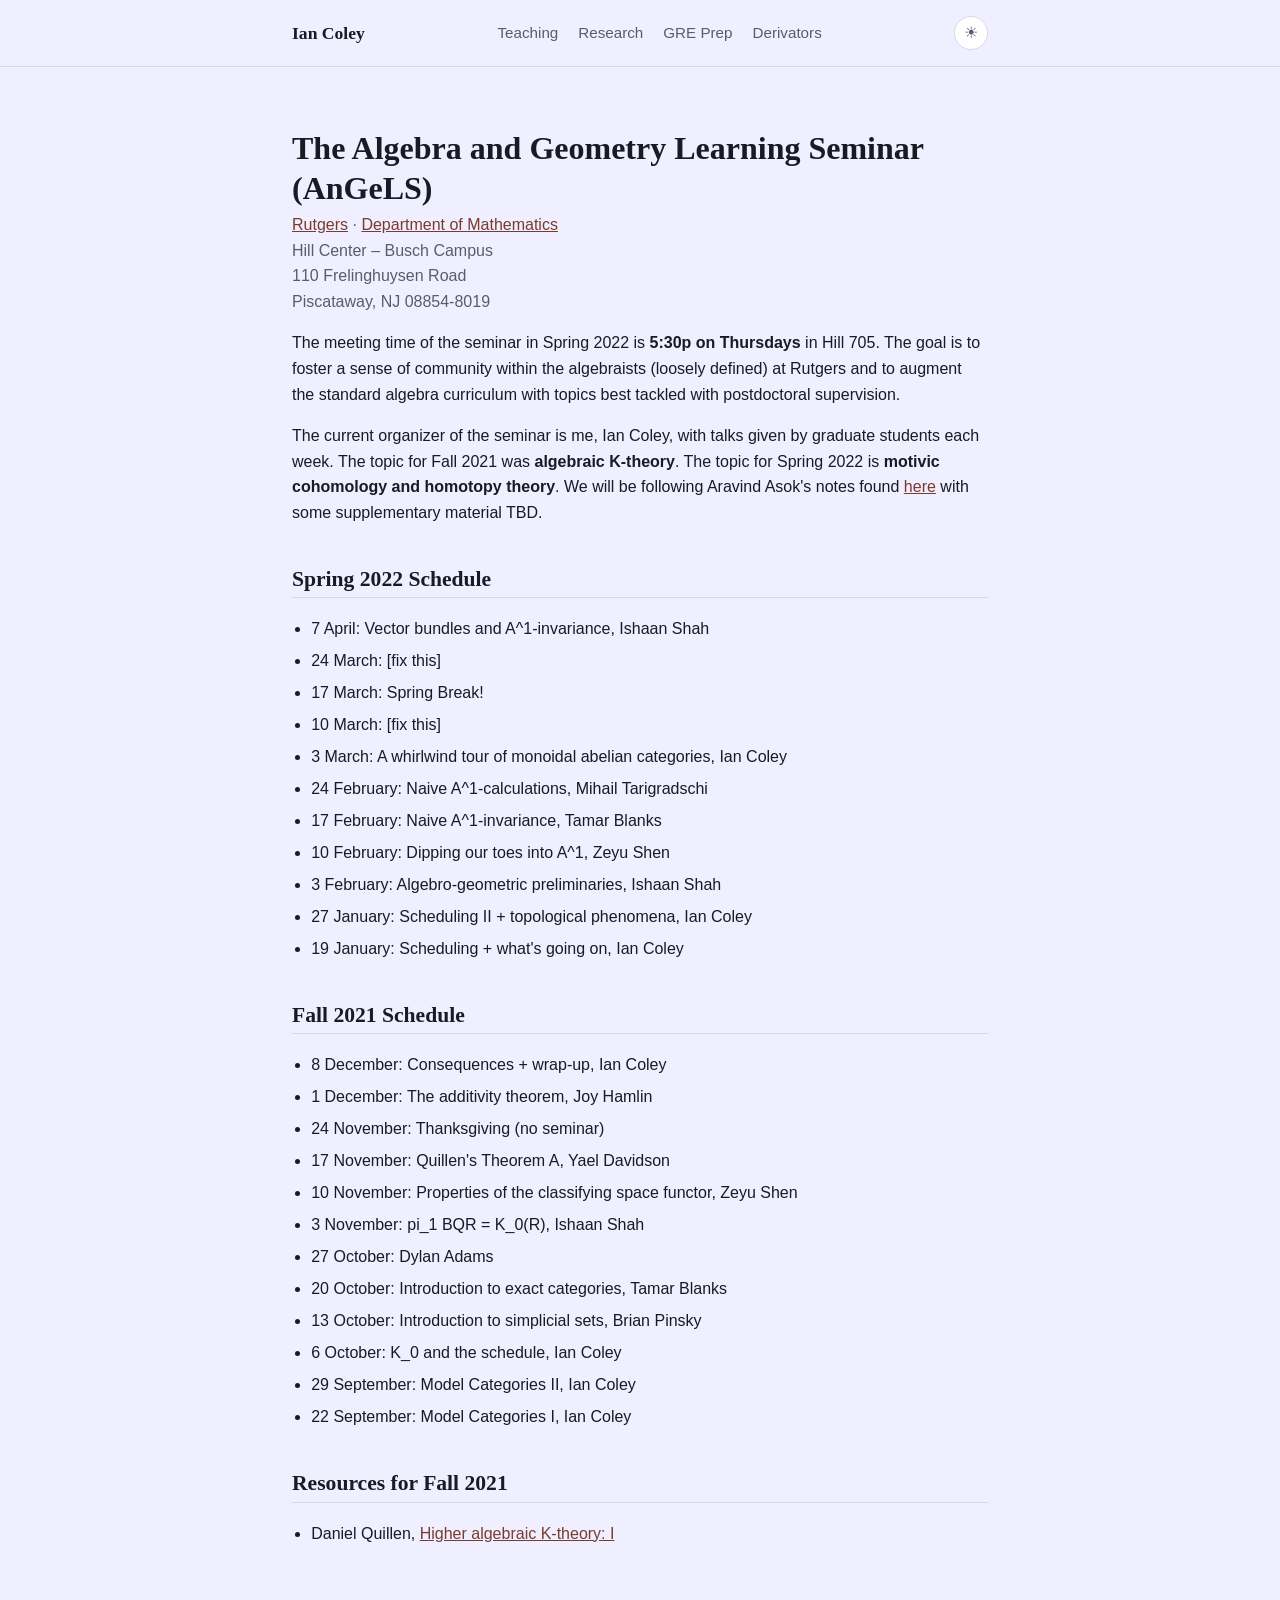
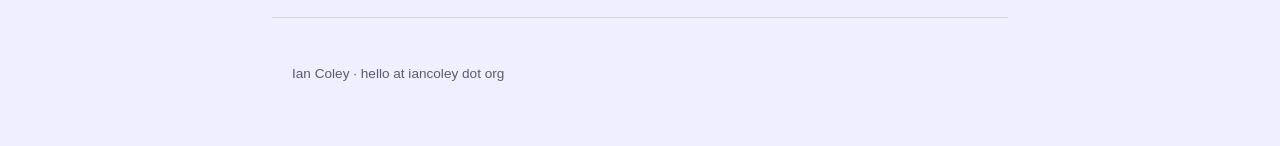
==== angels.html @ 6377cb82 "Preview build of redesign/eleventy-mockup (commit 9cc243f) Static output from `npx eleventy` against" ====
<!doctype html>
<html lang="en">
<head>
<meta charset="utf-8">
<meta name="viewport" content="width=device-width, initial-scale=1">
<title>The Algebra and Geometry Learning Seminar (AnGeLS) · Ian Coley</title>
<meta name="author" content="Ian Coley">

<link rel="stylesheet" href="css/style.css">
<script>
(function () {
  try {
    var saved = localStorage.getItem("theme");
    if (saved === "light" || saved === "dark") {
      document.documentElement.dataset.theme = saved;
    }
  } catch (e) {}
})();
</script>
</head>
<body>
<a class="skip-link" href="#main">Skip to content</a>
<header class="site-header">
  <nav class="site-nav">
    <a class="brand" href="index.html">Ian Coley</a>
    <div class="nav-links">
      <a href="teaching.html">Teaching</a>
      <a href="research.html">Research</a>
      <a href="greprep.html">GRE Prep</a>
      <a href="derivators.html">Derivators</a>
    </div>
    <button type="button" class="theme-toggle" id="theme-toggle" aria-label="Toggle dark mode">
      <span class="icon-light" aria-hidden="true">&#9728;</span>
      <span class="icon-dark" aria-hidden="true">&#9789;</span>
    </button>
  </nav>
</header>
<main id="main">
<h1>The Algebra and Geometry Learning Seminar (AnGeLS)</h1>
<p class="tagline"><a href="https://www.rutgers.edu/">Rutgers</a> &middot; <a href="https://www.math.rutgers.edu/">Department of Mathematics</a><br>
Hill Center &ndash; Busch Campus<br>110 Frelinghuysen Road<br>Piscataway, NJ 08854-8019</p>

<p>The meeting time of the seminar in Spring 2022 is <strong>5:30p on Thursdays</strong> in Hill 705. The goal is to foster a sense of community within the algebraists (loosely defined) at Rutgers and to augment the standard algebra curriculum with topics best tackled with postdoctoral supervision.</p>

<p>The current organizer of the seminar is me, Ian Coley, with talks given by graduate students each week. The topic for Fall 2021 was <strong>algebraic K-theory</strong>. The topic for Spring 2022 is <strong>motivic cohomology and homotopy theory</strong>. We will be following Aravind Asok's notes found <a href="https://dornsife.usc.edu/assets/sites/1176/docs/PDF/MATH599.S16.pdf">here</a> with some supplementary material TBD.</p>

<section>
  <h2>Spring 2022 Schedule</h2>
  <ul class="item-list">
    <li>7 April: Vector bundles and A^1-invariance, Ishaan Shah</li>
    <li>24 March: [fix this]</li>
    <li>17 March: Spring Break!</li>
    <li>10 March: [fix this]</li>
    <li>3 March: A whirlwind tour of monoidal abelian categories, Ian Coley</li>
    <li>24 February: Naive A^1-calculations, Mihail Tarigradschi</li>
    <li>17 February: Naive A^1-invariance, Tamar Blanks</li>
    <li>10 February: Dipping our toes into A^1, Zeyu Shen</li>
    <li>3 February: Algebro-geometric preliminaries, Ishaan Shah</li>
    <li>27 January: Scheduling II + topological phenomena, Ian Coley</li>
    <li>19 January: Scheduling + what's going on, Ian Coley</li>
  </ul>
</section>

<section>
  <h2>Fall 2021 Schedule</h2>
  <ul class="item-list">
    <li>8 December: Consequences + wrap-up, Ian Coley</li>
    <li>1 December: The additivity theorem, Joy Hamlin</li>
    <li>24 November: Thanksgiving (no seminar)</li>
    <li>17 November: Quillen's Theorem A, Yael Davidson</li>
    <li>10 November: Properties of the classifying space functor, Zeyu Shen</li>
    <li>3 November: pi_1 BQR = K_0(R), Ishaan Shah</li>
    <li>27 October: Dylan Adams</li>
    <li>20 October: Introduction to exact categories, Tamar Blanks</li>
    <li>13 October: Introduction to simplicial sets, Brian Pinsky</li>
    <li>6 October: K_0 and the schedule, Ian Coley</li>
    <li>29 September: Model Categories II, Ian Coley</li>
    <li>22 September: Model Categories I, Ian Coley</li>
  </ul>
</section>

<section>
  <h2>Resources for Fall 2021</h2>
  <ul class="item-list">
    <li>Daniel Quillen, <a href="http://sma.epfl.ch/~hessbell/topo_alg/Quillen.pdf">Higher algebraic K-theory: I</a></li>
  </ul>
</section>

</main>
<footer class="site-footer">
  <p>Ian Coley &middot; hello at iancoley dot org</p>
</footer>
<script>
(function () {
  var root = document.documentElement;
  var btn = document.getElementById("theme-toggle");
  var prefersDark = window.matchMedia("(prefers-color-scheme: dark)");

  function currentTheme() {
    return root.dataset.theme || (prefersDark.matches ? "dark" : "light");
  }

  btn.addEventListener("click", function () {
    var next = currentTheme() === "dark" ? "light" : "dark";
    root.dataset.theme = next;
    try { localStorage.setItem("theme", next); } catch (e) {}
  });
})();
</script>
</body>
</html>
---- css/style.css ----
:root {
  --bg: #efefff;
  --fg: #1a1a24;
  --muted: #5b5b70;
  --accent: #7a3b2e;
  --border: #d8d8ea;
  --card-bg: #ffffff;
  --max-width: 46rem;
  --font-sans: -apple-system, BlinkMacSystemFont, "Segoe UI", Roboto, Helvetica, Arial, sans-serif;
  --font-serif: "Iowan Old Style", "Palatino Linotype", Palatino, Georgia, serif;
}

@media (prefers-color-scheme: dark) {
  :root:not([data-theme="light"]) {
    --bg: #14141f;
    --fg: #e6e6f0;
    --muted: #9a9ab0;
    --accent: #e2a084;
    --border: #2a2a3d;
    --card-bg: #1c1c2b;
  }
}

:root[data-theme="dark"] {
  --bg: #14141f;
  --fg: #e6e6f0;
  --muted: #9a9ab0;
  --accent: #e2a084;
  --border: #2a2a3d;
  --card-bg: #1c1c2b;
}

* { box-sizing: border-box; }

html { color-scheme: light dark; }

body {
  margin: 0;
  background: var(--bg);
  color: var(--fg);
  font-family: var(--font-sans);
  line-height: 1.6;
  -webkit-font-smoothing: antialiased;
}

.skip-link {
  position: absolute;
  left: -999px;
  top: 0;
  background: var(--accent);
  color: #fff;
  padding: 0.5em 1em;
  z-index: 10;
}
.skip-link:focus { left: 0; }

.site-header {
  border-bottom: 1px solid var(--border);
  position: sticky;
  top: 0;
  background: var(--bg);
  z-index: 5;
}

.site-nav {
  max-width: var(--max-width);
  margin: 0 auto;
  padding: 1rem 1.25rem;
  display: flex;
  justify-content: space-between;
  align-items: center;
  flex-wrap: wrap;
  gap: 0.5rem 1rem;
}

.brand {
  font-family: var(--font-serif);
  font-weight: 700;
  font-size: 1.1rem;
  color: var(--fg);
  text-decoration: none;
}

.nav-links { display: flex; gap: 1.25rem; flex-wrap: wrap; }

.nav-links a {
  color: var(--muted);
  text-decoration: none;
  font-size: 0.95rem;
}
.nav-links a:hover { color: var(--accent); }

.theme-toggle {
  border: 1px solid var(--border);
  background: var(--card-bg);
  color: var(--muted);
  border-radius: 999px;
  width: 2.1rem;
  height: 2.1rem;
  line-height: 1;
  font-size: 1rem;
  cursor: pointer;
  display: inline-flex;
  align-items: center;
  justify-content: center;
}
.theme-toggle:hover { color: var(--accent); border-color: var(--accent); }
.theme-toggle .icon-dark { display: none; }
:root[data-theme="dark"] .theme-toggle .icon-light { display: none; }
:root[data-theme="dark"] .theme-toggle .icon-dark { display: inline; }
@media (prefers-color-scheme: dark) {
  :root:not([data-theme="light"]) .theme-toggle .icon-light { display: none; }
  :root:not([data-theme="light"]) .theme-toggle .icon-dark { display: inline; }
}

main {
  max-width: var(--max-width);
  margin: 0 auto;
  padding: 2.5rem 1.25rem 4rem;
}

h1, h2, h3 {
  font-family: var(--font-serif);
  line-height: 1.25;
}

h1 { font-size: 2rem; margin-bottom: 0.25rem; }
h2 { font-size: 1.35rem; margin-top: 2.5rem; border-bottom: 1px solid var(--border); padding-bottom: 0.3rem; }
h3 { font-size: 1.05rem; margin-bottom: 0.3rem; }

a { color: var(--accent); }

.tagline {
  color: var(--muted);
  margin-top: 0;
}

.profile {
  display: flex;
  gap: 1.5rem;
  align-items: flex-start;
  flex-wrap: wrap;
  margin-bottom: 1rem;
}

.profile img {
  width: 9rem;
  height: 9rem;
  object-fit: cover;
  border-radius: 0.75rem;
  border: 1px solid var(--border);
}

.profile-text { flex: 1; min-width: 14rem; }

.contact { color: var(--muted); font-size: 0.95rem; }

.callout {
  background: var(--card-bg);
  border: 1px solid var(--border);
  border-radius: 0.5rem;
  padding: 1rem 1.25rem;
  margin: 1.5rem 0;
  font-size: 0.95rem;
}

.section-cards {
  display: grid;
  grid-template-columns: repeat(auto-fit, minmax(14rem, 1fr));
  gap: 1rem;
  margin: 2rem 0;
}

.section-card {
  display: block;
  background: var(--card-bg);
  border: 1px solid var(--border);
  border-radius: 0.75rem;
  padding: 1.25rem 1.5rem;
  text-decoration: none;
  color: var(--fg);
  transition: border-color 0.15s ease;
}

.section-card:hover { border-color: var(--accent); }

.section-card h2 {
  margin-top: 0;
  border-bottom: none;
  padding-bottom: 0;
  color: var(--accent);
}

.section-card p {
  margin: 0.25rem 0 0;
  color: var(--muted);
  font-size: 0.95rem;
}

ul.plain, dl.section-list {
  padding-left: 0;
  list-style: none;
  margin: 0;
}

ul.item-list { padding-left: 1.2rem; margin: 0.5rem 0 0; }
ul.item-list li { margin-bottom: 0.4rem; }

.section-list dt {
  font-weight: 600;
  margin-top: 0.25rem;
}

.meta { color: var(--muted); font-size: 0.9rem; }

.site-footer {
  max-width: var(--max-width);
  margin: 0 auto;
  padding: 2rem 1.25rem 3rem;
  color: var(--muted);
  font-size: 0.85rem;
  border-top: 1px solid var(--border);
}

hr { border: none; border-top: 1px solid var(--border); margin: 2rem 0; }
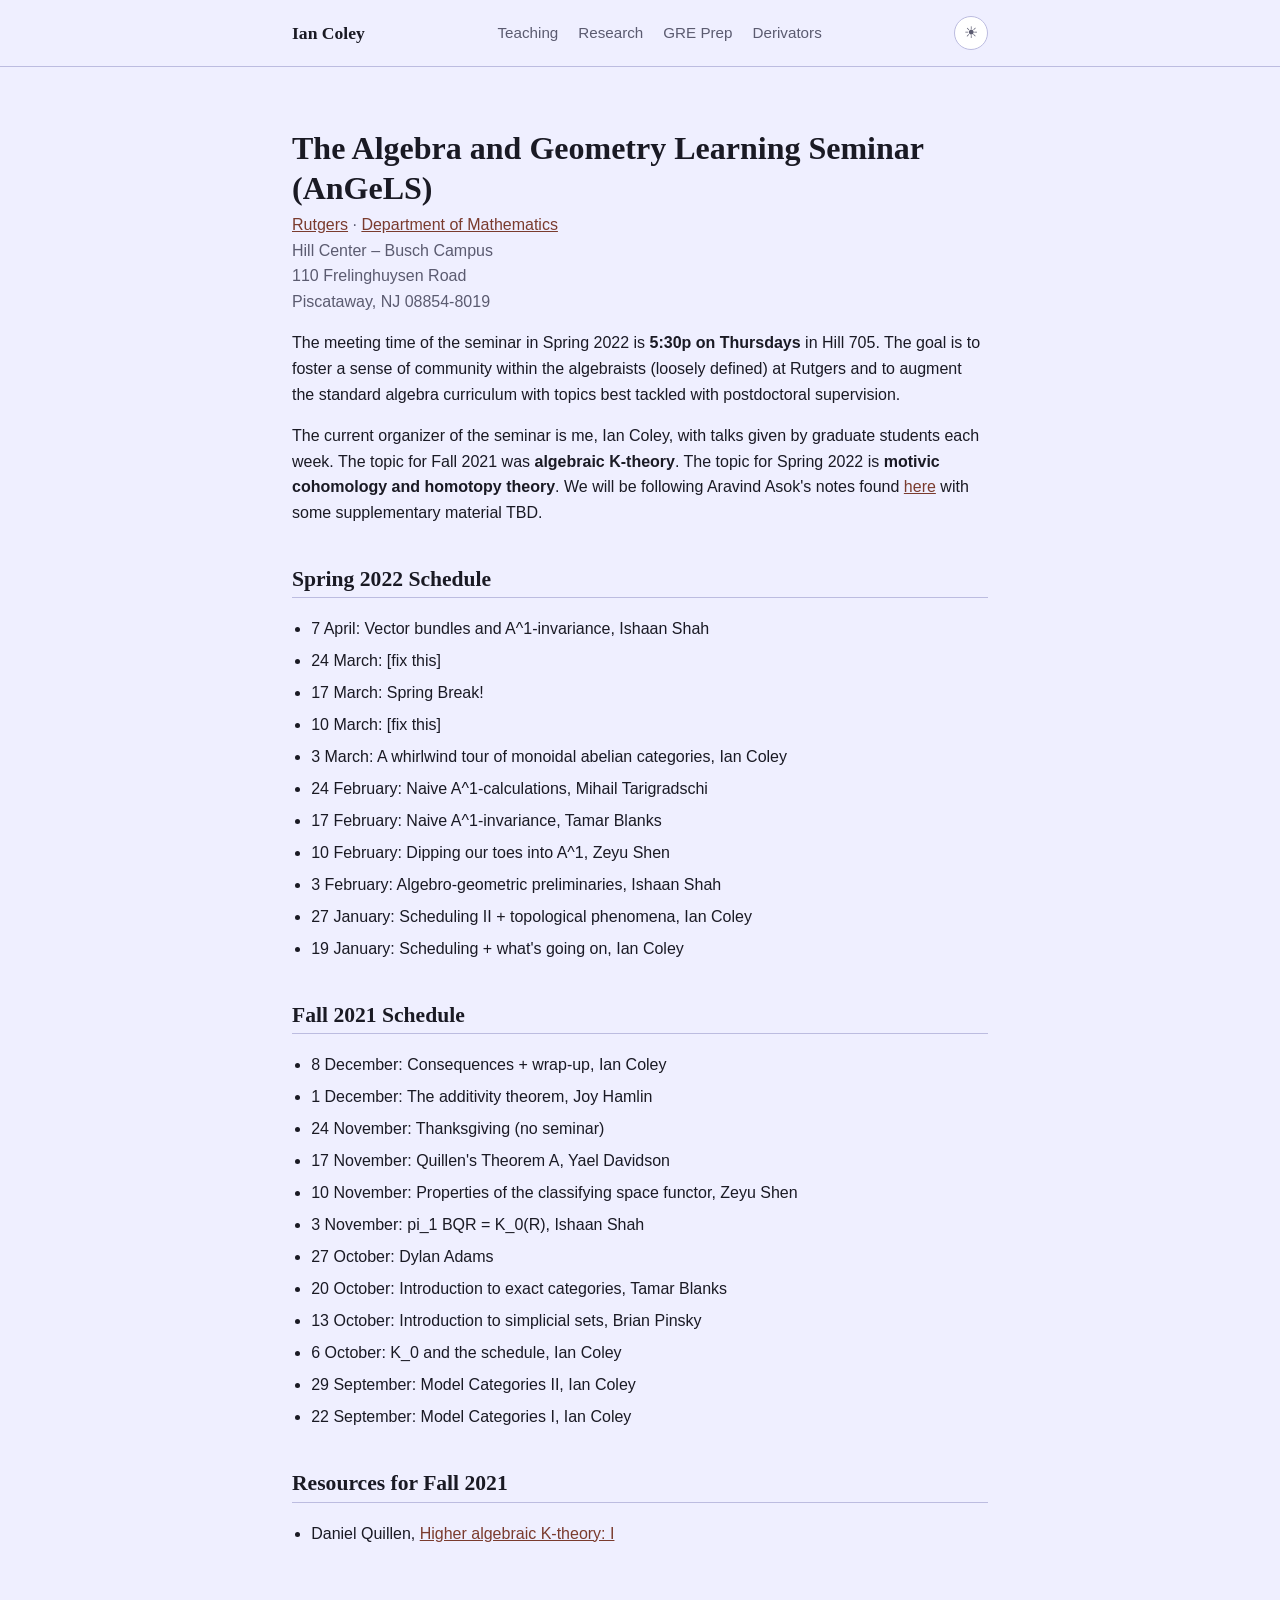
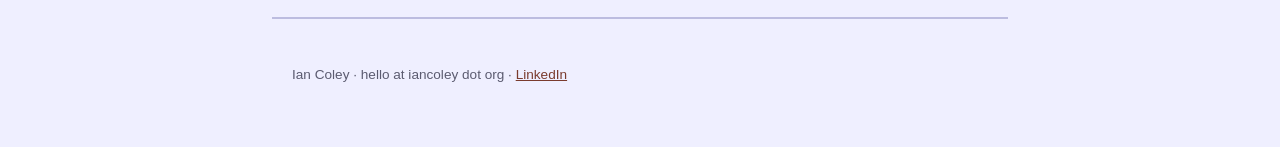
==== commit bc3f77b9: "Preview build of redesign/eleventy-mockup (commit 5cb4de5)" ====
--- a/angels.html
+++ b/angels.html
@@ -88,7 +88,7 @@
 
 </main>
 <footer class="site-footer">
-  <p>Ian Coley &middot; hello at iancoley dot org</p>
+  <p>Ian Coley &middot; hello at iancoley dot org &middot; <a href="https://www.linkedin.com/in/iacoley/">LinkedIn</a></p>
 </footer>
 <script>
 (function () {
--- a/css/style.css
+++ b/css/style.css
@@ -3,7 +3,7 @@
   --fg: #1a1a24;
   --muted: #5b5b70;
   --accent: #7a3b2e;
-  --border: #d8d8ea;
+  --border: #bcbce0;
   --card-bg: #ffffff;
   --max-width: 46rem;
   --font-sans: -apple-system, BlinkMacSystemFont, "Segoe UI", Roboto, Helvetica, Arial, sans-serif;
@@ -188,7 +188,7 @@
   margin-top: 0;
   border-bottom: none;
   padding-bottom: 0;
-  color: var(--accent);
+  color: var(--fg);
 }
 
 .section-card p {
@@ -219,7 +219,7 @@
   padding: 2rem 1.25rem 3rem;
   color: var(--muted);
   font-size: 0.85rem;
-  border-top: 1px solid var(--border);
+  border-top: 2px solid var(--border);
 }
 
 hr { border: none; border-top: 1px solid var(--border); margin: 2rem 0; }
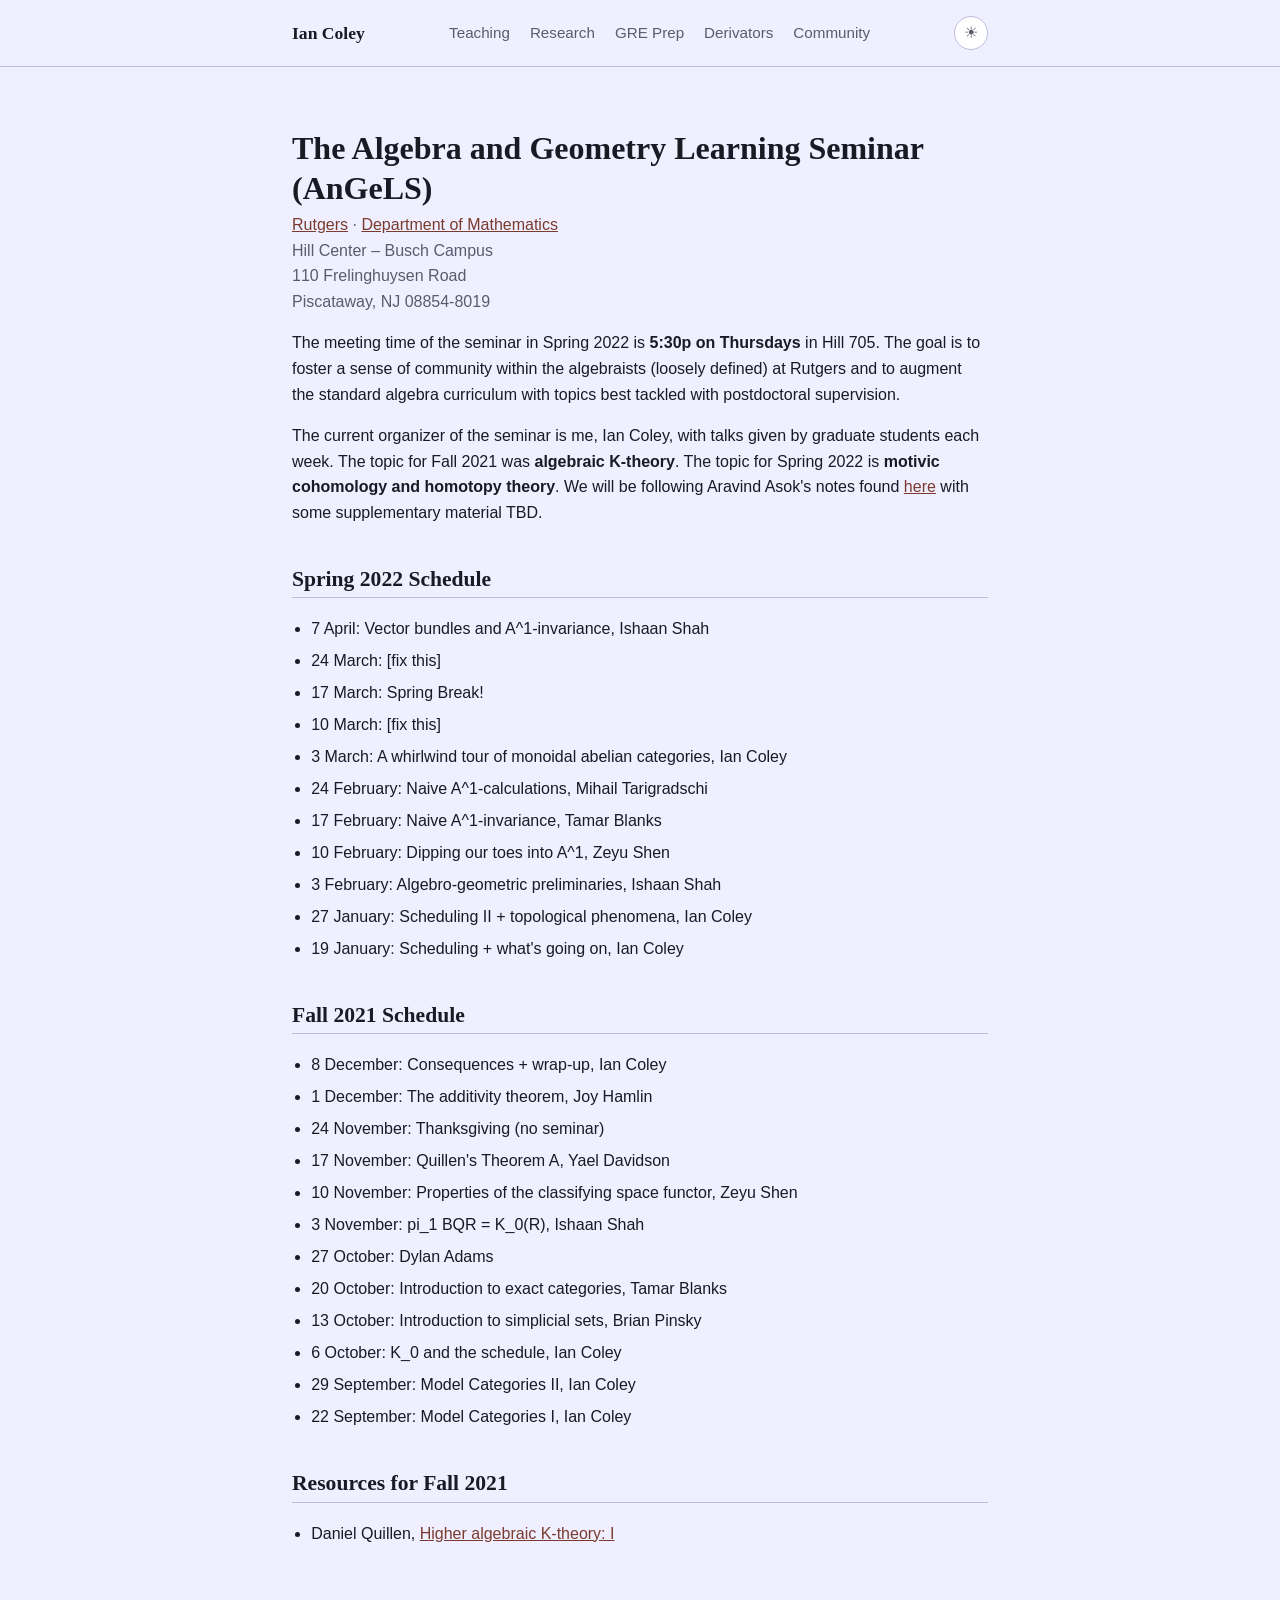
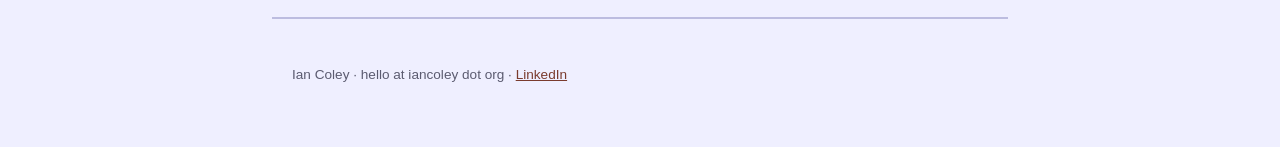
==== commit cc6489e3: "Preview build of redesign/eleventy-mockup (commit 493bb6b)" ====
--- a/angels.html
+++ b/angels.html
@@ -6,7 +6,7 @@
 <title>The Algebra and Geometry Learning Seminar (AnGeLS) · Ian Coley</title>
 <meta name="author" content="Ian Coley">
 
-<link rel="stylesheet" href="css/style.css">
+<link rel="stylesheet" href="css/style.css?v=1787190026918">
 <script>
 (function () {
   try {
@@ -28,6 +28,7 @@
       <a href="research.html">Research</a>
       <a href="greprep.html">GRE Prep</a>
       <a href="derivators.html">Derivators</a>
+      <a href="community.html">Community</a>
     </div>
     <button type="button" class="theme-toggle" id="theme-toggle" aria-label="Toggle dark mode">
       <span class="icon-light" aria-hidden="true">&#9728;</span>
--- a/css/style.css
+++ b/css/style.css
@@ -143,7 +143,7 @@
   margin-bottom: 1rem;
 }
 
-.profile img {
+.profile-photo {
   width: 9rem;
   height: 9rem;
   object-fit: cover;
@@ -152,6 +152,8 @@
 }
 
 .profile-text { flex: 1; min-width: 14rem; }
+
+.profile-text h1 { margin-top: 0; }
 
 .contact { color: var(--muted); font-size: 0.95rem; }
 
@@ -197,6 +199,15 @@
   font-size: 0.95rem;
 }
 
+.aside-image {
+  max-width: 12rem;
+  width: 100%;
+  height: auto;
+  flex-shrink: 0;
+  border-radius: 0.5rem;
+  border: 1px solid var(--border);
+}
+
 ul.plain, dl.section-list {
   padding-left: 0;
   list-style: none;
